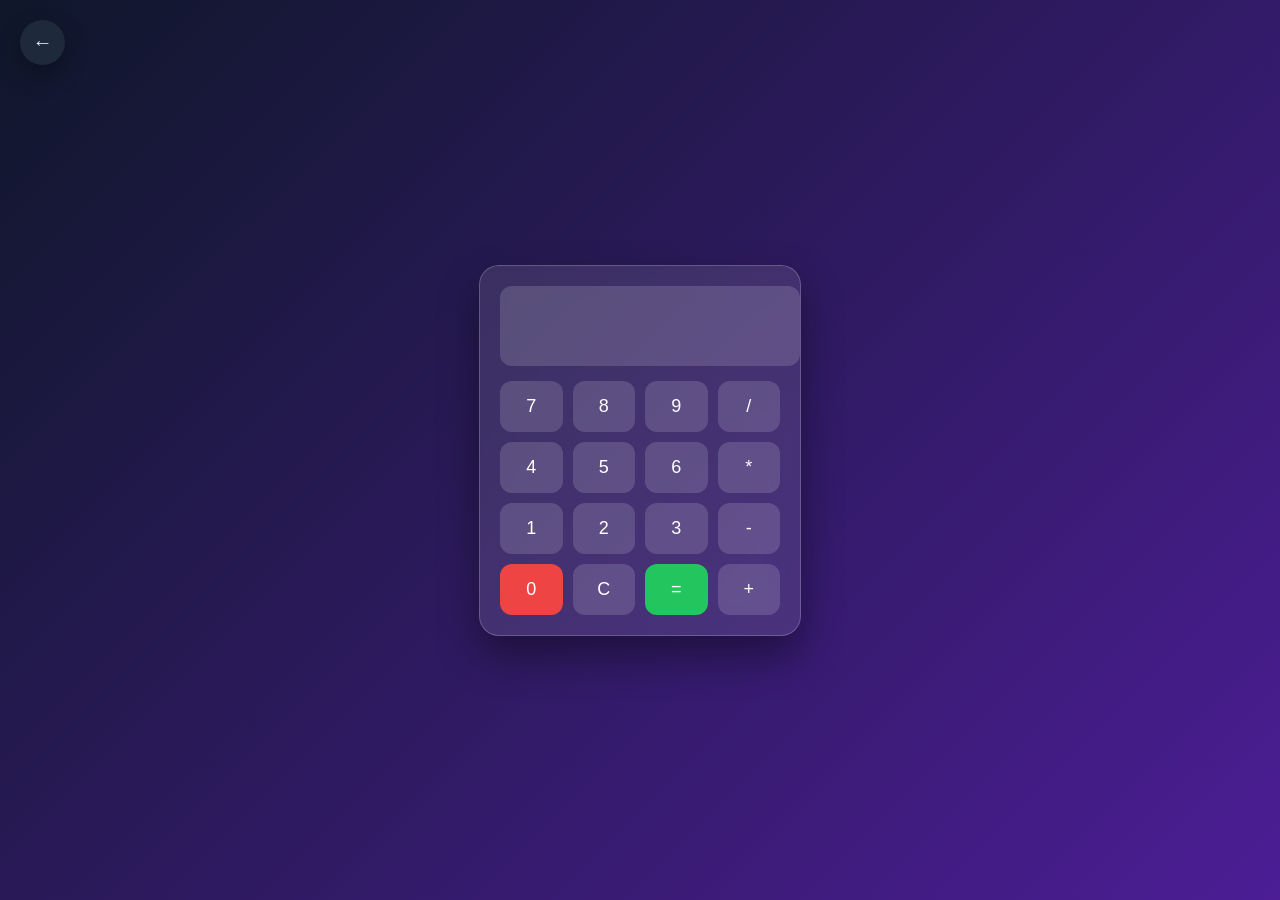
==== calculator_app/index.html @ e74df8f0 "Add files via upload" ====
<!DOCTYPE html>
<html lang="fr">
<head>
  <meta charset="UTF-8">
  <meta name="viewport" content="width=device-width, initial-scale=1.0">
  <title>Calculatrice</title>
  <link rel="stylesheet" href="style.css">
</head>
<body>
<a href="../portfolio/index.html" class="floating-back">
  ←
</a>


  <div class="calculator">
    <input type="text" id="display" disabled>

    <div class="buttons">
      <button onclick="append('7')">7</button>
      <button onclick="append('8')">8</button>
      <button onclick="append('9')">9</button>
      <button onclick="append('/')">/</button>

      <button onclick="append('4')">4</button>
      <button onclick="append('5')">5</button>
      <button onclick="append('6')">6</button>
      <button onclick="append('*')">*</button>

      <button onclick="append('1')">1</button>
      <button onclick="append('2')">2</button>
      <button onclick="append('3')">3</button>
      <button onclick="append('-')">-</button>

      <button onclick="append('0')">0</button>
      <button onclick="clearDisplay()">C</button>
      <button onclick="calculate()">=</button>
      <button onclick="append('+')">+</button>
    </div>
  </div>

  <script src="script.js"></script>
</body>
</html>
---- calculator_app/style.css ----
body {
  margin: 0;
  height: 100vh;
  display: flex;
  justify-content: center;
  align-items: center;
  font-family: 'Segoe UI', sans-serif;
  background: linear-gradient(135deg, #0f172a, #4c1d95);
}

.calculator {
  width: 280px;
  padding: 20px;
  border-radius: 20px;

  background: rgba(255, 255, 255, 0.1);
  backdrop-filter: blur(15px);

  box-shadow: 0 20px 40px rgba(0,0,0,0.4);
  border: 1px solid rgba(255,255,255,0.2);
}

#display {
  width: 100%;
  height: 60px;
  border: none;
  border-radius: 12px;

  text-align: right;
  font-size: 24px;
  padding: 10px;

  background: rgba(255,255,255,0.15);
  color: white;

  margin-bottom: 15px;
  outline: none;
}

.buttons {
  display: grid;
  grid-template-columns: repeat(4, 1fr);
  gap: 10px;
}

button {
  padding: 15px;
  border: none;
  border-radius: 12px;

  font-size: 18px;
  cursor: pointer;

  background: rgba(255,255,255,0.15);
  color: white;

  transition: all 0.2s ease;
}

button:hover {
  transform: scale(1.05);
  background: rgba(255,255,255,0.3);
}

button:nth-child(15) {
  background: #22c55e;
  color: white;
}

button:nth-child(13) {
  background: #ef4444;
}

/* ===== MOBILE ===== */
@media (max-width: 480px) {
  .calculator {
    width: 90%;
  }
}

.floating-back {
  position: fixed;
  top: 20px;
  left: 20px;

  width: 45px;
  height: 45px;

  display: flex;
  justify-content: center;
  align-items: center;

  background: #1e293b;
  color: #e2e8f0;

  border-radius: 50%;
  text-decoration: none;

  font-size: 20px;
  font-weight: bold;

  box-shadow: 0 10px 25px rgba(0,0,0,0.3);

  transition: 0.3s;
  z-index: 1000;
}

.floating-back:hover {
  transform: scale(1.1);
  background: #334155;
}
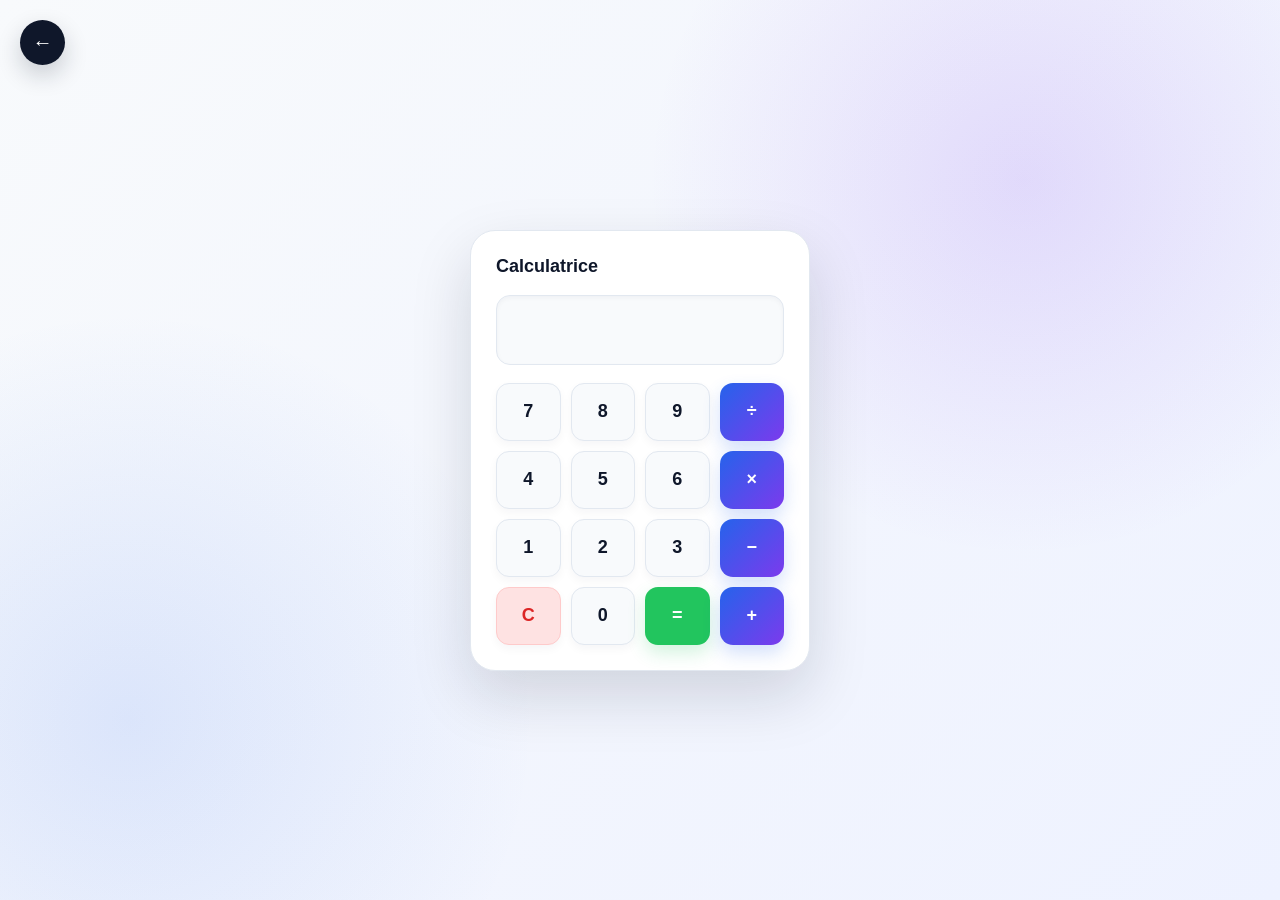
==== commit a8b723be: "Ajout du portfolio et des applications" ====
--- a/calculator_app/index.html
+++ b/calculator_app/index.html
@@ -1,43 +1,54 @@
-<!DOCTYPE html>
-<html lang="fr">
-<head>
-  <meta charset="UTF-8">
-  <meta name="viewport" content="width=device-width, initial-scale=1.0">
-  <title>Calculatrice</title>
-  <link rel="stylesheet" href="style.css">
-</head>
-<body>
-<a href="../portfolio/index.html" class="floating-back">
-  ←
-</a>
-
-
-  <div class="calculator">
-    <input type="text" id="display" disabled>
-
-    <div class="buttons">
-      <button onclick="append('7')">7</button>
-      <button onclick="append('8')">8</button>
-      <button onclick="append('9')">9</button>
-      <button onclick="append('/')">/</button>
-
-      <button onclick="append('4')">4</button>
-      <button onclick="append('5')">5</button>
-      <button onclick="append('6')">6</button>
-      <button onclick="append('*')">*</button>
-
-      <button onclick="append('1')">1</button>
-      <button onclick="append('2')">2</button>
-      <button onclick="append('3')">3</button>
-      <button onclick="append('-')">-</button>
-
-      <button onclick="append('0')">0</button>
-      <button onclick="clearDisplay()">C</button>
-      <button onclick="calculate()">=</button>
-      <button onclick="append('+')">+</button>
-    </div>
-  </div>
-
-  <script src="script.js"></script>
-</body>
-</html>
+<!DOCTYPE html>
+<html lang="fr">
+
+<head>
+    <meta charset="UTF-8">
+    <meta name="viewport" content="width=device-width, initial-scale=1.0">
+
+    <title>Calculatrice</title>
+
+    <link rel="stylesheet" href="style.css">
+</head>
+
+<body>
+
+    <a href="../portfolio/index.html" class="floating-back">
+        ←
+    </a>
+
+    <div class="calculator">
+
+        <input type="text" id="display" disabled>
+
+        <div class="buttons">
+
+            <button onclick="append('7')">7</button>
+            <button onclick="append('8')">8</button>
+            <button onclick="append('9')">9</button>
+            <button class="operator" onclick="append('/')">÷</button>
+
+            <button onclick="append('4')">4</button>
+            <button onclick="append('5')">5</button>
+            <button onclick="append('6')">6</button>
+            <button class="operator" onclick="append('*')">×</button>
+
+            <button onclick="append('1')">1</button>
+            <button onclick="append('2')">2</button>
+            <button onclick="append('3')">3</button>
+            <button class="operator" onclick="append('-')">−</button>
+
+            <button class="clear" onclick="clearDisplay()">C</button>
+            <button onclick="append('0')">0</button>
+            <button class="equal" onclick="calculate()">=</button>
+            <button class="operator" onclick="append('+')">+</button>
+
+        </div>
+
+    </div>
+
+    <script src="script.js"></script>
+
+</body>
+
+</html>
+
--- a/calculator_app/style.css
+++ b/calculator_app/style.css
@@ -1,111 +1,410 @@
-body {
-  margin: 0;
-  height: 100vh;
-  display: flex;
-  justify-content: center;
-  align-items: center;
-  font-family: 'Segoe UI', sans-serif;
-  background: linear-gradient(135deg, #0f172a, #4c1d95);
-}
-
-.calculator {
-  width: 280px;
-  padding: 20px;
-  border-radius: 20px;
-
-  background: rgba(255, 255, 255, 0.1);
-  backdrop-filter: blur(15px);
-
-  box-shadow: 0 20px 40px rgba(0,0,0,0.4);
-  border: 1px solid rgba(255,255,255,0.2);
-}
-
-#display {
-  width: 100%;
-  height: 60px;
-  border: none;
-  border-radius: 12px;
-
-  text-align: right;
-  font-size: 24px;
-  padding: 10px;
-
-  background: rgba(255,255,255,0.15);
-  color: white;
-
-  margin-bottom: 15px;
-  outline: none;
-}
-
-.buttons {
-  display: grid;
-  grid-template-columns: repeat(4, 1fr);
-  gap: 10px;
-}
-
-button {
-  padding: 15px;
-  border: none;
-  border-radius: 12px;
-
-  font-size: 18px;
-  cursor: pointer;
-
-  background: rgba(255,255,255,0.15);
-  color: white;
-
-  transition: all 0.2s ease;
-}
-
-button:hover {
-  transform: scale(1.05);
-  background: rgba(255,255,255,0.3);
-}
-
-button:nth-child(15) {
-  background: #22c55e;
-  color: white;
-}
-
-button:nth-child(13) {
-  background: #ef4444;
-}
-
-/* ===== MOBILE ===== */
-@media (max-width: 480px) {
-  .calculator {
-    width: 90%;
-  }
-}
-
-.floating-back {
-  position: fixed;
-  top: 20px;
-  left: 20px;
-
-  width: 45px;
-  height: 45px;
-
-  display: flex;
-  justify-content: center;
-  align-items: center;
-
-  background: #1e293b;
-  color: #e2e8f0;
-
-  border-radius: 50%;
-  text-decoration: none;
-
-  font-size: 20px;
-  font-weight: bold;
-
-  box-shadow: 0 10px 25px rgba(0,0,0,0.3);
-
-  transition: 0.3s;
-  z-index: 1000;
-}
-
-.floating-back:hover {
-  transform: scale(1.1);
-  background: #334155;
-}
+
+/* =========================================================
+   CALCULATRICE - DAO CLAIRE
+   Design cohérent avec le portfolio
+========================================================= */
+
+/* =========================================================
+   VARIABLES
+========================================================= */
+
+:root {
+    --primary: #2563eb;
+    --primary-dark: #1d4ed8;
+    --secondary: #7c3aed;
+
+    --dark: #0f172a;
+    --dark-light: #1e293b;
+
+    --text: #334155;
+    --text-light: #64748b;
+
+    --background: #f8fafc;
+    --white: #ffffff;
+
+    --border: #e2e8f0;
+
+    --shadow: 0 15px 40px rgba(15, 23, 42, 0.08);
+    --shadow-hover: 0 25px 60px rgba(15, 23, 42, 0.15);
+}
+
+/* =========================================================
+   RESET
+========================================================= */
+
+* {
+    margin: 0;
+    padding: 0;
+    box-sizing: border-box;
+}
+
+/* =========================================================
+   BODY
+========================================================= */
+
+body {
+    min-height: 100vh;
+
+    display: flex;
+    align-items: center;
+    justify-content: center;
+
+    padding: 40px 20px;
+
+    font-family: "Segoe UI", Arial, sans-serif;
+
+    background:
+        radial-gradient(
+            circle at 80% 20%,
+            rgba(124, 58, 237, 0.15),
+            transparent 30%
+        ),
+        radial-gradient(
+            circle at 10% 80%,
+            rgba(37, 99, 235, 0.12),
+            transparent 30%
+        ),
+        linear-gradient(
+            135deg,
+            #f8fafc,
+            #eef2ff
+        );
+
+    color: var(--text);
+}
+
+/* =========================================================
+   BOUTON RETOUR
+========================================================= */
+
+.floating-back {
+    position: fixed;
+
+    top: 20px;
+    left: 20px;
+
+    width: 45px;
+    height: 45px;
+
+    display: flex;
+    align-items: center;
+    justify-content: center;
+
+    background: var(--dark);
+    color: white;
+
+    border-radius: 50%;
+
+    text-decoration: none;
+
+    font-size: 20px;
+    font-weight: bold;
+
+    box-shadow: 0 10px 25px rgba(15, 23, 42, 0.2);
+
+    transition: all 0.3s ease;
+
+    z-index: 1000;
+}
+
+.floating-back:hover {
+    transform: translateX(-3px) scale(1.08);
+
+    background: var(--primary);
+
+    box-shadow: 0 12px 30px rgba(37, 99, 235, 0.3);
+}
+
+/* =========================================================
+   CALCULATRICE
+========================================================= */
+
+.calculator {
+    width: 340px;
+
+    padding: 25px;
+
+    border-radius: 25px;
+
+    background: var(--white);
+
+    border: 1px solid var(--border);
+
+    box-shadow: var(--shadow-hover);
+
+    animation: calculatorAppear 0.7s ease;
+}
+
+/* =========================================================
+   PETIT TITRE
+========================================================= */
+
+.calculator::before {
+    content: "Calculatrice";
+
+    display: block;
+
+    margin-bottom: 18px;
+
+    color: var(--dark);
+
+    font-size: 18px;
+    font-weight: 800;
+}
+
+/* =========================================================
+   ÉCRAN
+========================================================= */
+
+#display {
+    width: 100%;
+    height: 70px;
+
+    padding: 10px 15px;
+
+    margin-bottom: 18px;
+
+    border: 1px solid var(--border);
+    border-radius: 14px;
+
+    outline: none;
+
+    background: #f8fafc;
+
+    color: var(--dark);
+
+    text-align: right;
+
+    font-family: "Segoe UI", Arial, sans-serif;
+    font-size: 28px;
+    font-weight: 700;
+
+    box-shadow: inset 0 2px 5px rgba(15, 23, 42, 0.04);
+
+    transition: 0.3s ease;
+}
+
+#display:focus {
+    border-color: var(--primary);
+
+    box-shadow:
+        0 0 0 3px rgba(37, 99, 235, 0.1);
+}
+
+/* =========================================================
+   BOUTONS
+========================================================= */
+
+.buttons {
+    display: grid;
+
+    grid-template-columns: repeat(4, 1fr);
+
+    gap: 10px;
+}
+
+button {
+    min-height: 58px;
+
+    border: 1px solid var(--border);
+
+    border-radius: 13px;
+
+    background: #f8fafc;
+
+    color: var(--dark);
+
+    font-family: inherit;
+
+    font-size: 18px;
+    font-weight: 700;
+
+    cursor: pointer;
+
+    transition: all 0.25s ease;
+
+    box-shadow: 0 4px 10px rgba(15, 23, 42, 0.04);
+}
+
+button:hover {
+    transform: translateY(-3px);
+
+    background: #eff6ff;
+
+    color: var(--primary);
+
+    border-color: rgba(37, 99, 235, 0.3);
+
+    box-shadow: 0 8px 18px rgba(37, 99, 235, 0.12);
+}
+
+button:active {
+    transform: scale(0.95);
+}
+
+/* =========================================================
+   OPÉRATEURS
+========================================================= */
+
+button:nth-child(4),
+button:nth-child(8),
+button:nth-child(12),
+button:nth-child(16) {
+    background: linear-gradient(
+        135deg,
+        var(--primary),
+        var(--secondary)
+    );
+
+    color: white;
+
+    border: none;
+
+    box-shadow:
+        0 8px 18px rgba(37, 99, 235, 0.2);
+}
+
+button:nth-child(4):hover,
+button:nth-child(8):hover,
+button:nth-child(12):hover,
+button:nth-child(16):hover {
+    color: white;
+
+    transform: translateY(-3px) scale(1.03);
+
+    box-shadow:
+        0 12px 25px rgba(37, 99, 235, 0.3);
+}
+
+/* =========================================================
+   BOUTON C
+========================================================= */
+
+button:nth-child(13) {
+    background: #fee2e2;
+
+    color: #dc2626;
+
+    border-color: #fecaca;
+}
+
+button:nth-child(13):hover {
+    background: #dc2626;
+
+    color: white;
+
+    border-color: #dc2626;
+}
+
+/* =========================================================
+   BOUTON =
+========================================================= */
+
+button:nth-child(15) {
+    background: #22c55e;
+
+    color: white;
+
+    border: none;
+
+    box-shadow:
+        0 8px 18px rgba(34, 197, 94, 0.2);
+}
+
+button:nth-child(15):hover {
+    background: #16a34a;
+
+    color: white;
+
+    box-shadow:
+        0 12px 25px rgba(34, 197, 94, 0.3);
+}
+
+/* =========================================================
+   ANIMATION
+========================================================= */
+
+@keyframes calculatorAppear {
+
+    from {
+        opacity: 0;
+
+        transform:
+            translateY(30px)
+            scale(0.95);
+    }
+
+    to {
+        opacity: 1;
+
+        transform:
+            translateY(0)
+            scale(1);
+    }
+}
+
+/* =========================================================
+   MOBILE
+========================================================= */
+
+@media (max-width: 480px) {
+
+    body {
+        padding: 30px 15px;
+    }
+
+    .calculator {
+        width: 100%;
+        max-width: 340px;
+
+        padding: 20px;
+    }
+
+    #display {
+        height: 62px;
+
+        font-size: 24px;
+    }
+
+    button {
+        min-height: 52px;
+
+        font-size: 17px;
+    }
+
+    .floating-back {
+        top: 15px;
+        left: 15px;
+
+        width: 42px;
+        height: 42px;
+    }
+}
+
+/* =========================================================
+   TRÈS PETITS ÉCRANS
+========================================================= */
+
+@media (max-width: 350px) {
+
+    .calculator {
+        padding: 16px;
+    }
+
+    .buttons {
+        gap: 7px;
+    }
+
+    button {
+        min-height: 48px;
+
+        font-size: 16px;
+    }
+
+    #display {
+        height: 55px;
+
+        font-size: 22px;
+    }
+}
+
